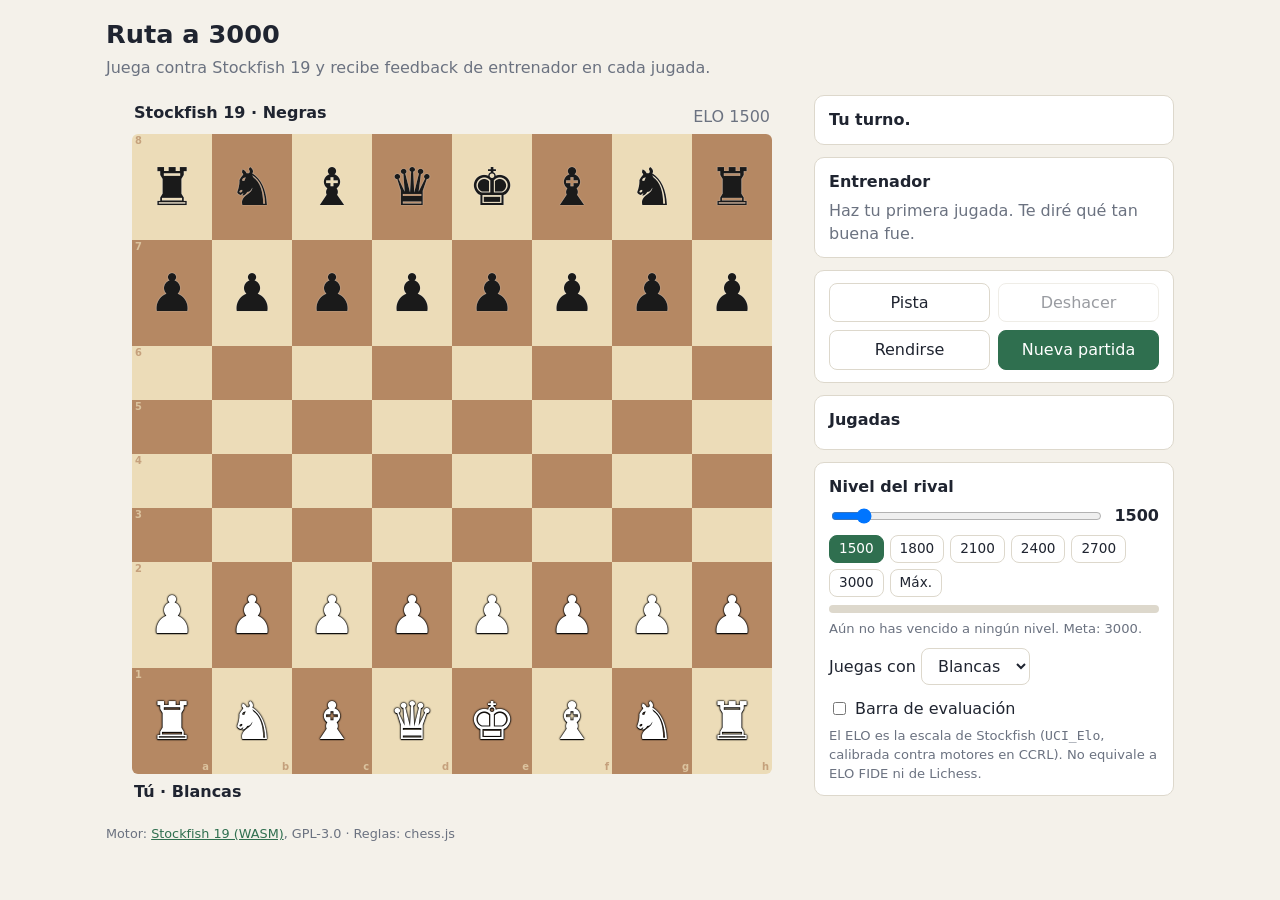
==== index.html @ 24a1fd20 "Añade juego de ajedrez con Stockfish 19 y entrenador integrado Co-Authored-By: Claude Sonnet 5.5 <no" ====
<!doctype html>
<html lang="es">
<head>
  <meta charset="utf-8">
  <meta name="viewport" content="width=device-width, initial-scale=1">
  <title>Ruta a 3000 · Ajedrez con entrenador</title>
  <link rel="icon" href="data:image/svg+xml,%3Csvg xmlns=%27http://www.w3.org/2000/svg%27 viewBox=%270 0 100 100%27%3E%3Ctext y=%27.9em%27 font-size=%2790%27%3E%E2%99%9E%3C/text%3E%3C/svg%3E">
  <link rel="stylesheet" href="style.css">
</head>
<body>
  <header>
    <h1>Ruta a 3000</h1>
    <p class="sub">Juega contra Stockfish 19 y recibe feedback de entrenador en cada jugada.</p>
  </header>

  <main>
    <section class="board-area">
      <div class="evalbar" id="evalbar" hidden title="Evaluación (blancas arriba)">
        <div id="evalfill"></div>
      </div>
      <div class="board-col">
        <div class="player-tag" id="tagTop"></div>
        <div class="board-box">
          <div id="board" role="grid" aria-label="Tablero de ajedrez"></div>
          <svg id="arrows" viewBox="0 0 8 8" aria-hidden="true">
            <defs>
              <marker id="ah" viewBox="0 0 4 4" refX="2.4" refY="2" markerWidth="2.2" markerHeight="2.2" orient="auto">
                <path d="M0,0 L4,2 L0,4 z" fill="#3b82f6"/>
              </marker>
            </defs>
          </svg>
          <div id="promo" class="promo" hidden></div>
        </div>
        <div class="player-tag" id="tagBottom"></div>
      </div>
    </section>

    <aside>
      <div class="card" id="status"></div>
      <div class="card" id="coach"><h2>Entrenador</h2><p class="muted">Haz tu primera jugada. Te diré qué tan buena fue.</p></div>
      <div class="card controls">
        <button id="btnHint">Pista</button>
        <button id="btnUndo">Deshacer</button>
        <button id="btnResign">Rendirse</button>
        <button id="btnNew" class="primary">Nueva partida</button>
      </div>
      <div class="card" id="review" hidden></div>
      <div class="card" id="moves"><h2>Jugadas</h2><div id="movelist" class="movelist"></div></div>
      <div class="card" id="setup">
        <h2>Nivel del rival</h2>
        <div class="elo-row">
          <input type="range" id="elo" min="1320" max="3190" step="10" value="1500" aria-label="ELO del rival">
          <output id="eloOut">1500</output>
        </div>
        <div class="presets" id="presets"></div>
        <div class="road"><div id="roadFill"></div></div>
        <p class="muted small" id="roadText"></p>
        <div class="row">
          <label>Juegas con
            <select id="color">
              <option value="w">Blancas</option>
              <option value="b">Negras</option>
              <option value="r">Al azar</option>
            </select>
          </label>
          <label class="chk"><input type="checkbox" id="showEval"> Barra de evaluación</label>
        </div>
        <p class="muted small">El ELO es la escala de Stockfish (<code>UCI_Elo</code>, calibrada contra motores en CCRL). No equivale a ELO FIDE ni de Lichess.</p>
      </div>
    </aside>
  </main>

  <footer>
    Motor: <a href="https://github.com/nmrugg/stockfish.js">Stockfish 19 (WASM)</a>, GPL-3.0 · Reglas: chess.js
  </footer>

  <script type="module" src="app.js"></script>
</body>
</html>
---- style.css ----
:root {
  --bg: #f4f1ea;
  --surface: #ffffff;
  --text: #1f2430;
  --muted: #6b7280;
  --border: #ddd8cc;
  --accent: #2f6f4f;
  --accent-text: #ffffff;
  --light-sq: #ecdcb8;
  --dark-sq: #b58863;
  --sel: rgba(246, 246, 105, .75);
  --last: rgba(246, 246, 105, .45);
  --hint: rgba(59, 130, 246, .55);
  --check: rgba(220, 38, 38, .65);
  --best: #16a34a;
  --good: #4b8f6b;
  --inacc: #ca8a04;
  --mistake: #ea580c;
  --blunder: #dc2626;
}
@media (prefers-color-scheme: dark) {
  :root:not([data-theme="light"]) {
    --bg: #14171c;
    --surface: #1d2229;
    --text: #e6e8ec;
    --muted: #98a2b3;
    --border: #2d343e;
    --accent: #3f9d71;
    --light-sq: #d9c9a3;
    --dark-sq: #9a7350;
  }
}

* { box-sizing: border-box; }
body {
  margin: 0;
  background: var(--bg);
  color: var(--text);
  font: 16px/1.45 system-ui, -apple-system, "Segoe UI", Roboto, sans-serif;
}
header, footer { max-width: 1100px; margin: 0 auto; padding: 16px; }
header h1 { margin: 0; font-size: 1.6rem; }
.sub, .muted { color: var(--muted); margin: .2rem 0 0; }
.small { font-size: .82rem; }
footer { color: var(--muted); font-size: .8rem; }
a { color: var(--accent); }

main {
  max-width: 1100px;
  margin: 0 auto;
  padding: 0 16px;
  display: grid;
  grid-template-columns: minmax(0, 1fr) 360px;
  gap: 16px;
  align-items: start;
}
@media (max-width: 860px) {
  main { grid-template-columns: 1fr; }
}

.board-area { display: flex; gap: 8px; justify-content: center; }
.board-col { width: min(100%, 640px, calc(100vh - 150px)); min-width: 280px; }
@media (max-width: 860px) { .board-col { width: 100%; } }
.board-box { position: relative; }
#board {
  display: grid;
  grid-template-columns: repeat(8, 1fr);
  aspect-ratio: 1;
  border-radius: 6px;
  overflow: hidden;
  user-select: none;
  touch-action: manipulation;
}
.sq {
  position: relative;
  display: flex;
  align-items: center;
  justify-content: center;
  cursor: pointer;
  font-size: min(8.2vw, 52px);
  line-height: 1;
}
.sq.l { background: var(--light-sq); }
.sq.d { background: var(--dark-sq); }
.sq.last::before, .sq.sel::before, .sq.hintfrom::before, .sq.chk::before {
  content: ""; position: absolute; inset: 0;
}
.sq.last::before { background: var(--last); }
.sq.sel::before { background: var(--sel); }
.sq.hintfrom::before { background: var(--hint); }
.sq.chk::before { background: radial-gradient(circle, var(--check) 20%, transparent 75%); }
.sq .dot {
  position: absolute; width: 28%; height: 28%; border-radius: 50%;
  background: rgba(0, 0, 0, .22);
}
.sq .ring {
  position: absolute; inset: 6%; border-radius: 50%;
  border: 5px solid rgba(0, 0, 0, .25);
}
.sq .coord {
  position: absolute; font: 600 .62rem/1 system-ui, sans-serif; opacity: .7; pointer-events: none;
}
.sq .coord.f { right: 3px; bottom: 2px; }
.sq .coord.r { left: 3px; top: 2px; }
.sq.l .coord { color: var(--dark-sq); }
.sq.d .coord { color: var(--light-sq); }
.pc { position: relative; z-index: 1; }
.pc.w { color: #fff; text-shadow: 0 0 2px #000, 0 0 2px #000, 0 0 1px #000, 0 1px 1px #000; }
.pc.b { color: #1a1a1a; text-shadow: 0 0 1px #fff; }

#arrows { position: absolute; inset: 0; width: 100%; height: 100%; pointer-events: none; z-index: 3; }
.promo {
  position: absolute; inset: 0; z-index: 5; display: flex; align-items: center; justify-content: center; gap: 8px;
  background: rgba(0, 0, 0, .55);
}
.promo[hidden] { display: none; }
.promo button { font-size: 2.6rem; width: 72px; height: 72px; padding: 0; line-height: 1; }

.player-tag { display: flex; justify-content: space-between; padding: 6px 2px; font-weight: 600; min-height: 34px; }
.player-tag .muted { font-weight: 400; }

.evalbar {
  width: 18px; border-radius: 4px; overflow: hidden; background: #222; align-self: stretch;
  margin-top: 40px; margin-bottom: 40px; position: relative;
}
.evalbar[hidden] { display: none; }
#evalfill { position: absolute; left: 0; right: 0; top: 0; background: #f5f5f5; height: 50%; transition: height .3s; }

aside { display: grid; gap: 12px; }
.card {
  background: var(--surface); border: 1px solid var(--border); border-radius: 10px; padding: 12px 14px;
}
.card h2 { margin: 0 0 6px; font-size: 1rem; }
.card[hidden] { display: none; }
.card p { margin: 6px 0 0; }

button, select {
  font: inherit; color: var(--text); background: var(--surface); border: 1px solid var(--border);
  border-radius: 8px; padding: 7px 12px; cursor: pointer;
}
button:hover:not(:disabled) { border-color: var(--accent); }
button:disabled { opacity: .45; cursor: default; }
button.primary { background: var(--accent); color: var(--accent-text); border-color: var(--accent); }
.controls { display: grid; grid-template-columns: 1fr 1fr; gap: 8px; }

.elo-row { display: flex; align-items: center; gap: 10px; }
.elo-row input { flex: 1; }
.elo-row output { font-weight: 700; min-width: 3.2ch; text-align: right; }
.presets { display: flex; flex-wrap: wrap; gap: 6px; margin: 8px 0; }
.presets button { padding: 3px 9px; font-size: .85rem; }
.presets button.on { background: var(--accent); color: var(--accent-text); border-color: var(--accent); }
.road { height: 8px; background: var(--border); border-radius: 4px; overflow: hidden; }
#roadFill { height: 100%; width: 0; background: var(--accent); transition: width .4s; }
.row { display: flex; flex-wrap: wrap; gap: 12px; align-items: center; margin: 10px 0 4px; }
.chk { display: flex; gap: 6px; align-items: center; }

.badge {
  display: inline-block; padding: 1px 8px; border-radius: 999px; color: #fff; font-weight: 700; font-size: .8rem;
}
.c-best { background: var(--best); }
.c-good { background: var(--good); }
.c-inacc { background: var(--inacc); }
.c-mistake { background: var(--mistake); }
.c-blunder { background: var(--blunder); }
.coach-actions { margin-top: 8px; display: flex; gap: 8px; flex-wrap: wrap; }

.movelist {
  display: grid; grid-template-columns: 2.5ch 1fr 1fr; gap: 2px 8px; max-height: 220px; overflow-y: auto;
  font-variant-numeric: tabular-nums; font-size: .93rem;
}
.movelist .n { color: var(--muted); }
.movelist .m .badge { padding: 0 5px; font-size: .7rem; margin-left: 3px; vertical-align: 1px; }

.review-stats { display: flex; gap: 10px; flex-wrap: wrap; margin: 6px 0; }
.review-stats div { text-align: center; }
.review-stats b { display: block; font-size: 1.15rem; }
.review ul { margin: 6px 0 0; padding-left: 18px; }
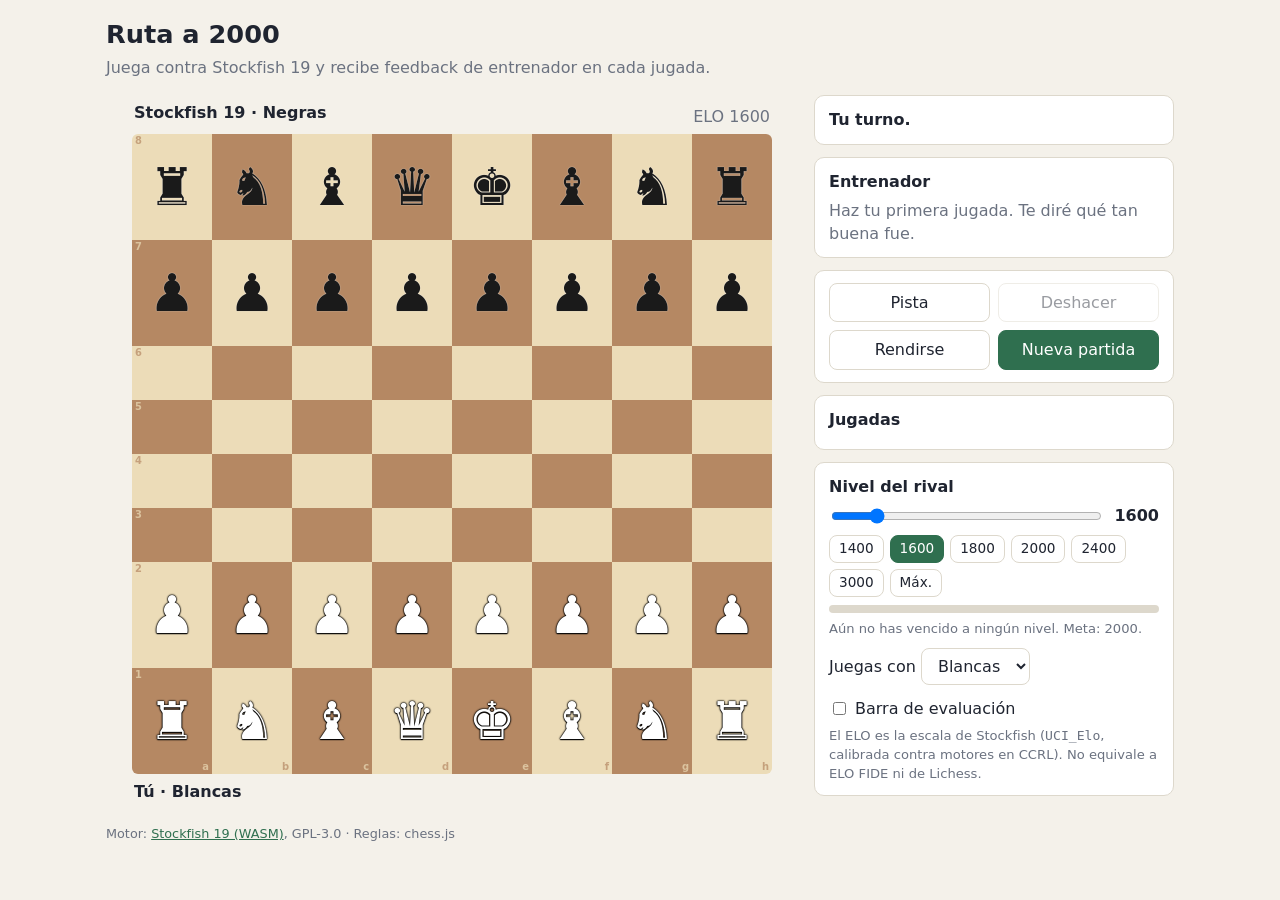
==== commit 77fed255: "Fija la meta en 2000 ELO y ajusta niveles por defecto Co-Authored-By: Claude Sonnet 5.5 <noreply@ant" ====
--- a/index.html
+++ b/index.html
@@ -3,13 +3,13 @@
 <head>
   <meta charset="utf-8">
   <meta name="viewport" content="width=device-width, initial-scale=1">
-  <title>Ruta a 3000 · Ajedrez con entrenador</title>
+  <title>Ruta a 2000 · Ajedrez con entrenador</title>
   <link rel="icon" href="data:image/svg+xml,%3Csvg xmlns=%27http://www.w3.org/2000/svg%27 viewBox=%270 0 100 100%27%3E%3Ctext y=%27.9em%27 font-size=%2790%27%3E%E2%99%9E%3C/text%3E%3C/svg%3E">
   <link rel="stylesheet" href="style.css">
 </head>
 <body>
   <header>
-    <h1>Ruta a 3000</h1>
+    <h1>Ruta a 2000</h1>
     <p class="sub">Juega contra Stockfish 19 y recibe feedback de entrenador en cada jugada.</p>
   </header>
 
